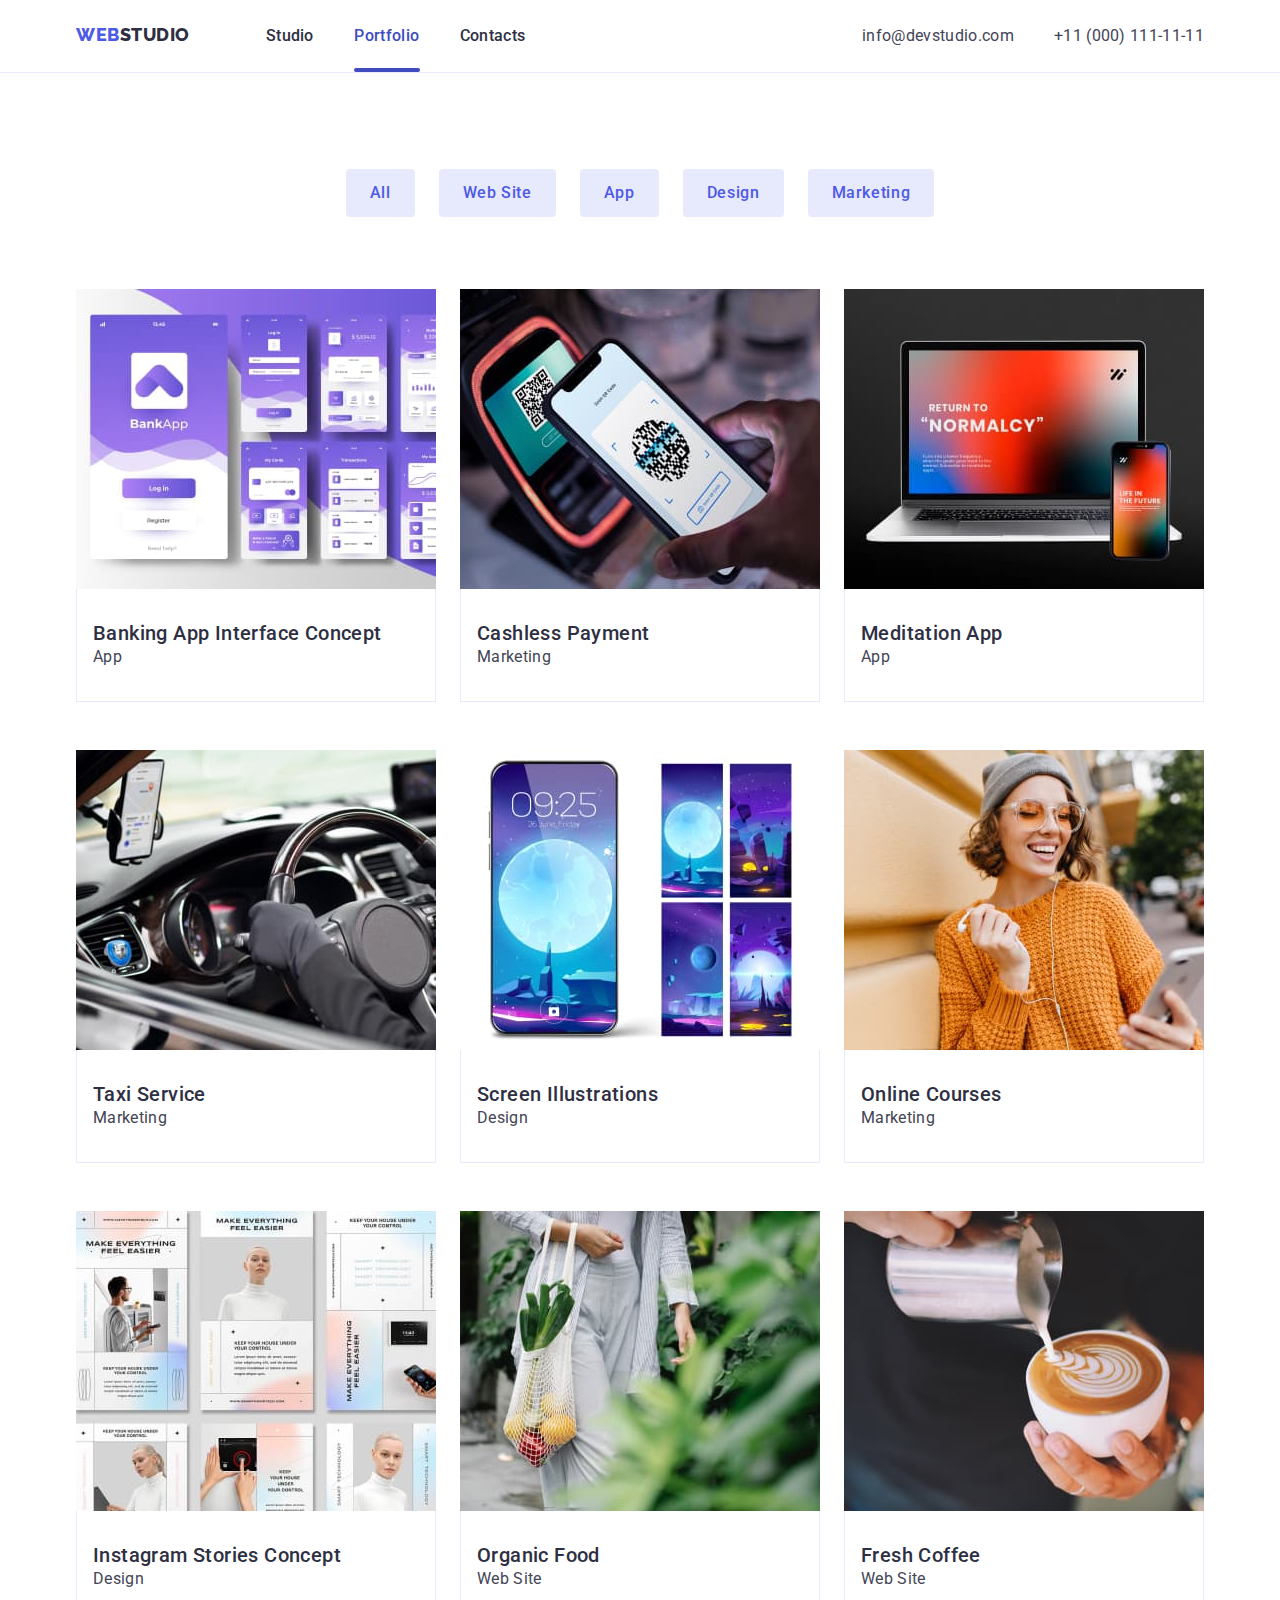
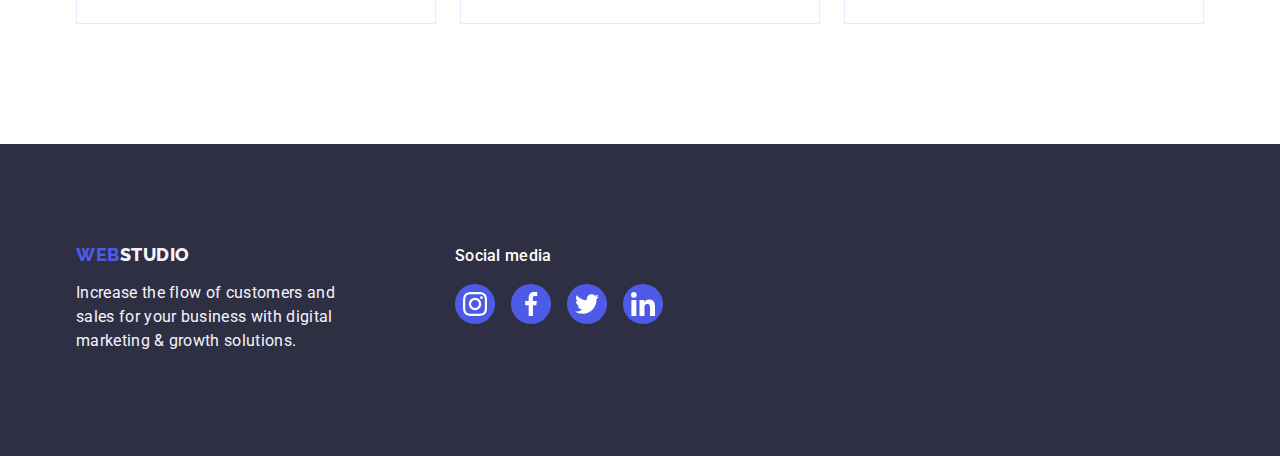
==== portfolio.html @ a81dfc54 "commit" ====
<!DOCTYPE html>
<html lang="en">
  <head>
    <meta charset="UTF-8" />
    <meta http-equiv="X-UA-Compatible" content="IE=edge" />
    <meta name="viewport" content="width=device-width, initial-scale=1.0" />
    <link rel="preconnect" href="https://fonts.googleapis.com" />
    <link rel="preconnect" href="https://fonts.gstatic.com" crossorigin />
    <link
      href="https://fonts.googleapis.com/css2?family=Raleway:wght@800&family=Roboto:ital,wght@0,400;0,500;0,700;1,900&display=swap"
      rel="stylesheet"
    />
    <link
      rel="stylesheet"
      href="https://cdn.jsdelivr.net/npm/modern-normalize@1.1.0/modern-normalize.min.css"
    />
    <link rel="stylesheet" href="./css/styles.css" />
    <title>Портфоліо</title>
  </head>
  <body>
    <header class="header portfolio-header">
      <div class="section-container header-container">
        <nav class="menu container">
          <a class="logotype link" href="./index.html"
            >Web<span class="logotype-2-header">Studio</span></a
          >
          <ul class="nav-list list container">
            <li class="nav-list-item">
              <a class="nav-list-link link" href="./index.html">Studio</a>
            </li>
            <li class="nav-list-item">
              <a
                class="nav-list-link link i-am-here-portfolio-link"
                href="./portfolio.html"
                >Portfolio</a
              >
            </li>
            <li class="nav-list-item">
              <a class="nav-list-link link" href="">Contacts</a>
            </li>
          </ul>
        </nav>
        <address class="contact">
          <ul class="contact-list list container">
            <li class="contact-list-item">
              <a class="contact-list-link link tel" href="mailto:info@devstudio.com"
                >info@devstudio.com</a
              >
            </li>
            <li class="contact-list-item">
              <a class="contact-list-link link" href="tel:+110001111111"
                >+11 (000) 111-11-11</a
              >
            </li>
          </ul>
        </address>
      </div>
    </header>
    <main class="main">
      <section class="main-section">
        <div class="section-container">
          <h1 hidden>H1</h1>
          <ul class="button-list list button-container">
            <li class="button-list-item">
              <button class="btn" type="button">All</button>
            </li>
            <li class="button-list-item">
              <button class="btn" type="button">Web Site</button>
            </li>
            <li class="button-list-item">
              <button class="btn" type="button">App</button>
            </li>
            <li class="button-list-item">
              <button class="btn" type="button">Design</button>
            </li>
            <li class="button-list-item">
              <button class="btn" type="button">Marketing</button>
            </li>
          </ul>
          <ul class="card-set list card-set-container">
            <li class="card-item">
              <a href="" class="card-link link">
                <div class="overlay-container">
                  <img
                    width="360"
                    height="300"
                    src="./images/images-portfolio/img-8.jpg"
                    alt=""
                    class="card-img"
                  />
                  <p class="overlay">
                    14 Stylish and User-Friendly App Design Concepts · Task Manager App ·
                    Calorie Tracker App · Exotic Fruit Ecommerce App · Cloud Storage App
                  </p>
                </div>
                <div class="under-text">
                  <h3 class="card-description">Banking App Interface Concept</h3>
                  <p class="card-sphere">App</p>
                </div>
              </a>
            </li>
            <li class="card-item">
              <a href="" class="card-link link">
                <div class="overlay-container">
                  <img
                    width="360"
                    height="300"
                    src="./images/images-portfolio/img-7.jpg"
                    alt=""
                    class="card-img"
                  />
                  <p class="overlay">
                    14 Stylish and User-Friendly App Design Concepts · Task Manager App ·
                    Calorie Tracker App · Exotic Fruit Ecommerce App · Cloud Storage App
                  </p>
                </div>
                <div class="under-text">
                  <h3 class="card-description">Cashless Payment</h3>
                  <p class="card-sphere">Marketing</p>
                </div>
              </a>
            </li>
            <li class="card-item">
              <a href="" class="card-link link">
                <div class="overlay-container">
                  <img
                    width="360"
                    height="300"
                    src="./images/images-portfolio/img-6.jpg"
                    alt=""
                    class="card-img"
                  />
                  <p class="overlay">
                    14 Stylish and User-Friendly App Design Concepts · Task Manager App ·
                    Calorie Tracker App · Exotic Fruit Ecommerce App · Cloud Storage App
                  </p>
                </div>
                <div class="under-text">
                  <h3 class="card-description">Meditation App</h3>
                  <p class="card-sphere">App</p>
                </div>
              </a>
            </li>
            <li class="card-item">
              <a href="" class="card-link link">
                <div class="overlay-container">
                  <img
                    width="360"
                    height="300"
                    src="./images/images-portfolio/img-5.jpg"
                    alt=""
                    class="card-img"
                  />
                  <p class="overlay">
                    14 Stylish and User-Friendly App Design Concepts · Task Manager App ·
                    Calorie Tracker App · Exotic Fruit Ecommerce App · Cloud Storage App
                  </p>
                </div>
                <div class="under-text">
                  <h3 class="card-description">Taxi Service</h3>
                  <p class="card-sphere">Marketing</p>
                </div>
              </a>
            </li>
            <li class="card-item">
              <a href="" class="card-link link">
                <div class="overlay-container">
                  <img
                    width="360"
                    height="300"
                    src="./images/images-portfolio/img-4.jpg"
                    alt=""
                    class="card-img"
                  />
                  <p class="overlay">
                    14 Stylish and User-Friendly App Design Concepts · Task Manager App ·
                    Calorie Tracker App · Exotic Fruit Ecommerce App · Cloud Storage App
                  </p>
                </div>
                <div class="under-text">
                  <h3 class="card-description">Screen Illustrations</h3>
                  <p class="card-sphere">Design</p>
                </div>
              </a>
            </li>
            <li class="card-item">
              <a href="" class="card-link link">
                <div class="overlay-container">
                  <img
                    width="360"
                    height="300"
                    src="./images/images-portfolio/img-3.jpg"
                    alt=""
                    class="card-img"
                  />
                  <p class="overlay">
                    14 Stylish and User-Friendly App Design Concepts · Task Manager App ·
                    Calorie Tracker App · Exotic Fruit Ecommerce App · Cloud Storage App
                  </p>
                </div>
                <div class="under-text">
                  <h3 class="card-description">Online Courses</h3>
                  <p class="card-sphere">Marketing</p>
                </div>
              </a>
            </li>
            <li class="card-item">
              <a href="" class="card-link link">
                <div class="overlay-container">
                  <img
                    width="360"
                    height="300"
                    src="./images/images-portfolio/img-2.jpg"
                    alt=""
                    class="card-img"
                  />
                  <p class="overlay">
                    14 Stylish and User-Friendly App Design Concepts · Task Manager App ·
                    Calorie Tracker App · Exotic Fruit Ecommerce App · Cloud Storage App
                  </p>
                </div>
                <div class="under-text">
                  <h3 class="card-description">Instagram Stories Concept</h3>
                  <p class="card-sphere">Design</p>
                </div>
              </a>
            </li>
            <li class="card-item">
              <a href="" class="card-link link">
                <div class="overlay-container">
                  <img
                    width="360"
                    height="300"
                    src="./images/images-portfolio/img-1.jpg"
                    alt=""
                    class="card-img"
                  />
                  <p class="overlay">
                    14 Stylish and User-Friendly App Design Concepts · Task Manager App ·
                    Calorie Tracker App · Exotic Fruit Ecommerce App · Cloud Storage App
                  </p>
                </div>
                <div class="under-text">
                  <h3 class="card-description">Organic Food</h3>
                  <p class="card-sphere">Web Site</p>
                </div>
              </a>
            </li>
            <li class="card-item">
              <a href="" class="card-link link">
                <div class="overlay-container">
                  <img
                    width="360"
                    height="300"
                    src="./images/images-portfolio/img.jpg"
                    alt=""
                    class="card-img"
                  />
                  <p class="overlay">
                    14 Stylish and User-Friendly App Design Concepts · Task Manager App ·
                    Calorie Tracker App · Exotic Fruit Ecommerce App · Cloud Storage App
                  </p>
                </div>
                <div class="under-text">
                  <h3 class="card-description">Fresh Coffee</h3>
                  <p class="card-sphere">Web Site</p>
                </div>
              </a>
            </li>
          </ul>
        </div>
      </section>
    </main>
    <footer class="footer">
      <div class="section-container footer-container">
        <div class="footer-first-part">
          <a class="logotype link" href="./index.html"
            >Web<span class="logotype-footer">Studio</span></a
          >
          <p class="slogan">
            Increase the flow of customers and <br />
            sales for your business with digital <br />
            marketing & growth solutions.
          </p>
        </div>
        <div class="footer-second-part">
          <h2 class="footer-title">Social media</h2>
          <ul class="social-media-list footer-social-media-list list">
            <li class="social-media-list-item">
              <a href="" class="social-media-link footer-social-media-link">
                <svg class="social-media-picture" width="24" height="24">
                  <use
                    href="./images/icons.svg/symbol-defs.svg#icon-instagram-icon"
                  ></use>
                </svg>
              </a>
            </li>
            <li class="social-media-list-item">
              <a href="" class="social-media-link footer-social-media-link">
                <svg class="social-media-picture" width="24" height="24">
                  <use href="./images/icons.svg/symbol-defs.svg#icon-facebook-icon"></use>
                </svg>
              </a>
            </li>
            <li class="social-media-list-item">
              <a href="" class="social-media-link footer-social-media-link">
                <svg class="social-media-picture" width="24" height="24">
                  <use href="./images/icons.svg/symbol-defs.svg#icon-twitter-icon"></use>
                </svg>
              </a>
            </li>
            <li class="social-media-list-item">
              <a href="" class="social-media-link footer-social-media-link">
                <svg class="social-media-picture" width="24" height="24">
                  <use href="./images/icons.svg/symbol-defs.svg#icon-linkedin-icon"></use>
                </svg>
              </a>
            </li>
          </ul>
        </div>
      </div>
    </footer>
  </body>
</html>
---- css/styles.css ----
:root {
  --logotype-color: #4d5ae5;
  --background-color: #fff;
  --btn-color: #4d5ae5;
  --btn-background-color: #e7e9fc;
  --btn-hover-and-focus-color: #fff;
  --thirdly-text-color: #fff;
  --team-section-background-color: #f4f4fd;
  --footer-text-color: #f4f4fd;
  --secondary-text-color: #2e2f42;
  --hero-section-background-color: #2e2f42;
  --footer-section-background-color: #2e2f42;
  --main-text-color: #434455;
  --header-list-item-hover-and-focus: #404bbf;
  --service-button-background-color: #4d5ae5;
  --service-button-hover-and-focus-background-color: #9747ff;
  --border-card-color: #e7e9fc;
}

body {
  font-family: "Roboto", sans-serif;
  background-color: var(--background-color);
  color: var(--main-text-color);
}

h1,
h2,
h3,
h4,
p {
  margin-top: 0;
  margin-bottom: 0;
}

ul,
ol {
  margin-top: 0;
  margin-bottom: 0;
  padding-left: 0;
}

img {
  display: block;
}

.section-container {
  width: 1158px;
  padding-right: 15px;
  padding-left: 15px;
  margin-right: auto;
  margin-left: auto;
}
.container {
  display: flex;
}
.link {
  text-decoration: none;
}

.list {
  list-style: none;
}

/* =========== HEADER =========== */
.header {
  padding-top: 24px;
}

.header-container {
  display: flex;
  justify-content: space-between;
}

.portfolio-header {
  border-bottom: 1px solid #e7e9fc;
}

.header-color {
  background-color: var(--background-color);
}
.logotype {
  margin-right: 76px;
  font-family: "Raleway", sans-serif;
  font-weight: 800;
  font-size: 18px;
  line-height: 1.17;
  letter-spacing: 0.03em;
  text-transform: uppercase;
  text-decoration: none;
  color: var(--logotype-color);
}

.logotype-2-header {
  font-family: "Raleway", sans-serif;
  font-weight: 800;
  font-size: 18px;
  line-height: 1.17;
  letter-spacing: 0.03em;
  text-transform: uppercase;
  text-decoration: none;
  color: var(--secondary-text-color);
}

.nav-list {
  font-weight: 500;
  font-size: 16px;
  line-height: 1.5;
  letter-spacing: 0.02em;
}
.nav-list-item:not(:last-child) {
  margin-right: 40px;
}
.nav-list-link {
  color: var(--secondary-text-color);
  display: flex;
  flex-direction: column;
  justify-content: center;
  align-items: center;
  transition: color 250ms cubic-bezier(0.4, 0, 0.2, 1);
}

.i-am-here-link {
  color: #404bbf;
}

.i-am-here-link::after {
  content: "";
  display: block;
  width: 48px;
  height: 4px;
  background: #404bbf;
  border-radius: 2px;
  margin-top: 20px;
}

.i-am-here-portfolio-link {
  color: #404bbf;
}

.i-am-here-portfolio-link::after {
  content: "";
  display: block;
  width: 66px;
  height: 4px;
  background: #404bbf;
  border-radius: 2px;
  margin-top: 20px;
}

.nav-list-link:hover,
.nav-list-link:focus {
  color: var(--header-list-item-hover-and-focus);
}
.contact {
  font-style: normal;
}
.contact-list {
  font-style: normal;
  font-size: 16px;
  line-height: 1.5;
  letter-spacing: 0.02em;
}
.contact-list-link {
  color: inherit;
  transition: color 250ms cubic-bezier(0.4, 0, 0.2, 1);
}

.contact-list-link:hover,
.contact-list-link:focus {
  color: var(--header-list-item-hover-and-focus);
}

.tel {
  margin-right: 40px;
}

/* =========== /HEADER =========== */

/* =========== MAIN =========== */

/* =========== HERO =========== */

.hero-section {
  background-color: var(--hero-section-background-color);
  background-image: linear-gradient(rgba(46, 47, 66, 0.7), rgba(46, 47, 66, 0.7)),
    url("../images/image-background/people-office.jpg");
}
.hero-container {
  height: 600px;
  display: flex;
  flex-direction: column;
  justify-content: center;
  align-items: center;
}
.main-title {
  margin-bottom: 48px;
  text-align: center;
  font-size: 56px;
  line-height: 1.07;
  letter-spacing: 0.02em;
  color: var(--thirdly-text-color);
}

.service-button {
  padding: 16px 32px;
  font-family: inherit;
  font-weight: 500;
  font-size: 16px;
  line-height: 1.5;
  border: 0;
  letter-spacing: 0.04em;
  box-shadow: 0px 4px 4px rgba(0, 0, 0, 0.15);
  border-radius: 4px;
  color: var(--thirdly-text-color);
  background-color: var(--btn-color);
  cursor: pointer;
  transition: background-color 250ms cubic-bezier(0.4, 0, 0.2, 1);
}

.service-button:hover,
.service-button:focus {
  background-color: #404bbf;
  cursor: pointer;
}
/* =========== /HERO =========== */
.info-section {
  padding-bottom: 120px;
  padding-top: 120px;
}

.info-list-container {
  display: flex;
  gap: 24px;
}

.picture-container {
  display: flex;
  justify-content: center;
  align-items: center;
  background-color: #f4f4fd;
  border-radius: 4px;
  width: 264px;
  height: 112px;
  margin-bottom: 8px;
}

.info-list-title {
  margin-bottom: 8px;
  font-weight: 500;
  font-size: 20px;
  line-height: 1.2;
  letter-spacing: 0.02em;
  color: var(--secondary-text-color);
}

.info-list-text {
  font-size: 16px;
  line-height: 1.5;
  letter-spacing: 0.02em;
}

.secondary-title {
  font-size: 36px;
  line-height: 1.11;
  text-align: center;
  letter-spacing: 0.02em;
  text-transform: capitalize;
  color: var(--secondary-text-color);
}

.product-section {
  padding-bottom: 120px;
}

.product-container {
  display: flex;
  justify-content: space-between;
  margin-top: 72px;
}

.team-section-title {
  margin-bottom: 72px;
}
.team-list-container {
  display: flex;
  gap: 24px;
}
.team-section {
  background-color: var(--team-section-background-color);
  padding-bottom: 120px;
  padding-top: 120px;
}

.name {
  margin-top: 32px;
  margin-bottom: 8px;
  text-align: center;
  margin-bottom: 8px;
  font-weight: 500;
  font-size: 20px;
  line-height: 1.2;
  letter-spacing: 0.02em;
  color: var(--secondary-text-color);
}

.team-job {
  margin-bottom: 8px;
  text-align: center;
  font-size: 16px;
  line-height: 1.5;
  letter-spacing: 0.02em;
}
.team-list-item {
  background-color: var(--background-color);
  box-shadow: 0px 1px 6px rgba(46, 47, 66, 0.08), 0px 1px 1px rgba(46, 47, 66, 0.16),
    0px 2px 1px rgba(46, 47, 66, 0.08);
  border-radius: 0px 0px 4px 4px;
}
.description-container {
  padding-bottom: 32px;
}

.social-media-list {
  display: flex;
  justify-content: space-around;
}

.social-media-link {
  display: flex;
  justify-content: center;
  align-items: center;
  width: 40px;
  height: 40px;
  border-radius: 50%;
  background-color: #4d5ae5;
  transition: background-color 250ms cubic-bezier(0.4, 0, 0.2, 1);
}

.social-media-picture {
  fill: #fff;
}

.social-media-link:hover,
.social-media-link:focus {
  background-color: #404bbf;
}

.customers-title {
  font-size: 36px;
  line-height: 1.11;
  text-align: center;
  letter-spacing: 0.02em;
  text-transform: capitalize;
  margin-bottom: 72px;
}

.customers-section {
  padding-bottom: 120px;
  padding-top: 120px;
}

.client-list {
  display: flex;
  justify-content: space-between;
}

.client-link {
  display: flex;
  justify-content: center;
  align-items: center;
  border: 1px solid #8e8f99;
  border-radius: 4px;
  width: 168px;
  height: 88px;
  transition: border 250ms cubic-bezier(0.4, 0, 0.2, 1);
}
.client-picture {
  fill: #8e8f99;
  transition: fill 250ms cubic-bezier(0.4, 0, 0.2, 1);
}

.client-list-item:hover .client-link,
.client-list-item:focus .client-link {
  border: 1px solid #404bbf;
}
.client-link:hover .client-picture,
.client-link:focus .client-picture {
  fill: #404bbf;
}
/* ==========PORTFOLIO========== */
.main-section {
  padding-top: 96px;
  padding-bottom: 120px;
}

.button-container {
  display: flex;
  justify-content: center;
  margin-bottom: 72px;
}

.button-list-item:not(:last-child) {
  margin-right: 24px;
}
.btn {
  font-family: "Roboto", sans-serif;
  font-weight: 500;
  font-size: 16px;
  line-height: 1.5;
  display: flex;
  align-items: center;
  text-align: center;
  letter-spacing: 0.04em;
  padding: 12px 24px;
  color: var(--btn-color);
  background-color: var(--btn-background-color);
  border: 0;
  border-radius: 4px;
  cursor: pointer;
  transition: color 250ms cubic-bezier(0.4, 0, 0.2, 1),
    background-color 250ms cubic-bezier(0.4, 0, 0.2, 1),
    box-shadow 250ms cubic-bezier(0.4, 0, 0.2, 1);
}

.btn:hover,
.btn:focus {
  color: var(--btn-hover-and-focus-color);
  background-color: var(--header-list-item-hover-and-focus);
  box-shadow: 0px 3px 1px rgba(0, 0, 0, 0.1), 0px 2px 1px rgba(0, 0, 0, 0.08),
    0px 2px 2px rgba(0, 0, 0, 0.12);
}

.card-set-container {
  display: flex;
  flex-wrap: wrap;
  column-gap: 24px;
  row-gap: 48px;
}

.under-text {
  border-left: 1px solid var(--border-card-color);
  border-bottom: 1px solid var(--border-card-color);
  border-right: 1px solid var(--border-card-color);
  padding: 32px 0 32px 16px;
  transition: box-shadow 250ms cubic-bezier(0.4, 0, 0.2, 1);
}

.card-link:hover .under-text,
.card-link:focus .under-text {
  box-shadow: 0px 1px 6px rgba(46, 47, 66, 0.08), 0px 1px 1px rgba(46, 47, 66, 0.16),
    0px 2px 1px rgba(46, 47, 66, 0.08);
}

.card-img {
  display: block;
}

.card-sphere {
  font-size: 16px;
  line-height: 1.5;
  letter-spacing: 0.02em;
  color: var(--main-text-color);
}

.card-description {
  font-weight: 500;
  font-size: 20px;
  line-height: 1.2;
  letter-spacing: 0.02em;
  color: var(--secondary-text-color);
}

.overlay-container {
  position: relative;
  overflow: hidden;
}

.overlay {
  font-size: 16px;
  line-height: 1.5;
  letter-spacing: 0.02em;
  color: #f4f4fd;
  width: 100%;
  height: 100%;
  position: absolute;
  background-color: #4d5ae5;
  top: 0;
  left: 0;
  transform: translate(0, 100%);
  padding: 40px 32px 164px;
  transition: transform 250ms cubic-bezier(0.4, 0, 0.2, 1);
}

.card-item:hover .overlay {
  transform: translate(0, 0);
}
/* ==========/PORTFOLIO========== */

/* =========== /MAIN =========== */

/* =========== FOOTER =========== */

.footer {
  background-color: var(--footer-section-background-color);
  padding-bottom: 100px;
  padding-top: 100px;
  height: 312px;
}

.footer-container {
  display: flex;
}

.footer-first-part {
  margin-right: 120px;
}

.slogan {
  margin-top: 16px;
  font-size: 16px;
  line-height: 1.5;
  letter-spacing: 0.02em;
  color: var(--footer-text-color);
}

.logotype-footer {
  font-family: "Raleway", sans-serif;
  font-weight: 800;
  font-size: 18px;
  line-height: 1.17;
  letter-spacing: 0.03em;
  text-transform: uppercase;
  color: var(--footer-text-color);
}

.footer-text {
  color: var(--thirdly-text-color);
  font-weight: 500;
  font-size: 16px;
  line-height: 1.5;
  letter-spacing: 0.02em;
}

.footer-title {
  font-weight: 500;
  font-size: 16px;
  line-height: 1.5;
  letter-spacing: 0.02em;
  color: var(--thirdly-text-color);
  margin-bottom: 16px;
}

.footer-social-media-list {
  gap: 16px;
}

.footer-social-media-link:hover,
.footer-social-media-link:focus {
  background-color: #31d0aa;
}

.footer-form-wrapper {
  margin-left: 60px;
}

.footer-form-title {
  font-weight: 500;
  font-size: 16px;
  line-height: 1.5;
  letter-spacing: 0.02em;
  color: #ffffff;
  margin-bottom: 16px;
}

.footer-form {
  display: flex;
  align-items: center;
  gap: 24px;
}

.footer-email {
  padding: 8px 16px;
  background-color: transparent;
  outline: none;
  border: none;
  border: 1px solid #ffffff;
  border-radius: 4px;
  color: #fff;

  transition: border 250ms cubic-bezier(0.4, 0, 0.2, 1);
}

.footer-email:focus {
  border: 1px solid #31d0aa;
}

.footer-email::placeholder {
  font-size: 12px;
  line-height: 2;
  letter-spacing: 0.04em;
  color: #fff;
}

.footer-subscribe-button {
  font-weight: 500;
  font-size: 16px;
  line-height: 1.5;
  display: flex;
  align-items: center;
  text-align: center;
  letter-spacing: 0.04em;
  color: #ffffff;

  display: flex;
  justify-content: center;
  align-items: center;
  gap: 16px;

  border: none;

  padding: 8px 24px;
  background: #4d5ae5;
  border-radius: 4px;

  transition: background-color 250ms cubic-bezier(0.4, 0, 0.2, 1);
}

.footer-subscribe-button:hover,
.footer-subscribe-button:focus {
  background-color: #31d0aa;
}

.footer-form-telegram {
  fill: #fff;
}

/* =========== /FOOTER =========== */

.backdrop {
  position: fixed;
  z-index: 100;
  top: 0;
  left: 0;
  width: 100%;
  height: 100%;
  background-color: rgba(46, 47, 66, 0.4);
  transform: scale(1);
  transition: opacity 250ms cubic-bezier(0.4, 0, 0.2, 1),
    visibility 250ms cubic-bezier(0.4, 0, 0.2, 1),
    transform 250ms cubic-bezier(0.4, 0, 0.2, 1);
}

.backdrop.is-hidden {
  opacity: 0;
  visibility: hidden;
  pointer-events: none;
  transform: scale(1.25);
}

.modal-window {
  position: absolute;
  top: 50%;
  left: 50%;
  transform: translate(-50%, -50%);
  width: 408px;
  height: 576px;
  background-color: #fcfcfc;
  box-shadow: 0px 1px 1px rgba(0, 0, 0, 0.14), 0px 1px 3px rgba(0, 0, 0, 0.12),
    0px 2px 1px rgba(0, 0, 0, 0.2);
  border-radius: 4px;

  padding: 72px 24px 24px;
}

.modal-close-button {
  position: absolute;
  top: 24px;
  right: 24px;
  width: 24px;
  height: 24px;
  border-radius: 50%;
  background-color: #e7e9fc;
  border: 1px solid rgba(0, 0, 0, 0.1);
  display: flex;
  align-items: center;
  justify-content: center;
  cursor: pointer;
  transition: background-color 250ms cubic-bezier(0.4, 0, 0.2, 1);
}

.modal-close-button:hover,
.modal-close-button:focus {
  background-color: #404bbf;
}

.close-image {
  transition: fill 250ms cubic-bezier(0.4, 0, 0.2, 1);
}

.modal-close-button:hover .close-image,
.modal-close-button:focus .close-image {
  fill: #fff;
}

.modal-title {
  font-weight: 500;
  font-size: 16px;
  line-height: 1.5;
  text-align: center;
  letter-spacing: 0.02em;
  color: #2e2f42;
  margin-bottom: 16px;
}

.input-title {
  font-size: 12px;
  line-height: 1.17;
  letter-spacing: 0.04em;
  color: #8e8f99;
  /* margin-bottom: 4px; */
}

.input-title:nth-child(n + 1) {
  margin-bottom: 4px;
}

.input-title:nth-child(2n) {
  margin-bottom: 8px;
}

.modal-form {
  display: flex;
  flex-direction: column;
}

.input-wrapper {
  position: relative;
}

.modal-input {
  width: 100%;
  padding: 11px 11px 11px 38px;
  margin-bottom: 8px;
  border: none;
  border: 1px solid rgba(46, 47, 66, 0.4);
  border-radius: 4px;
  outline: none;

  transition: border 250ms cubic-bezier(0.4, 0, 0.2, 1);
}

.modal-input:focus {
  border: 1px solid #4d5ae5;
}

.modal-input:focus + .input-img {
  fill: #4d5ae5;
}

.input-img {
  position: absolute;
  top: 10px;
  left: 16px;
  transition: fill 250ms cubic-bezier(0.4, 0, 0.2, 1);
}

.textarea-input {
  width: 100%;
  height: 100px;
  resize: none;
  padding: 8px 16px;
  margin-bottom: 16px;

  outline: none;
  border: none;
  border: 1px solid rgba(46, 47, 66, 0.4);
  border-radius: 4px;

  transition: border 250ms cubic-bezier(0.4, 0, 0.2, 1);
}

.textarea-input:focus {
  border: 1px solid #4d5ae5;
}

.textarea-input::placeholder {
  font-size: 12px;
  line-height: 1.17;
  letter-spacing: 0.04em;
  color: rgba(46, 47, 66, 0.4);
}

.privacy-policy-checkbox {
  position: absolute;
  width: 1px;
  height: 1px;
  margin: -1px;
  padding: 0;
  overflow: hidden;
  border: 0;
  clip: rect(0 0 0 0);
}

.privacy-policy-checkbox:checked + .privacy-policy-text::before {
  background-color: #404bbf;
  border: 1px solid #404bbf;
}

.privacy-policy-text {
  font-size: 12px;
  line-height: 1.17;
  letter-spacing: 0.04em;
  color: #8e8f99;
  display: flex;
  align-items: center;

  margin-bottom: 24px;
}

.privacy-policy-text::before {
  content: " ";
  display: inline-block;
  width: 16px;
  height: 16px;
  border: 1px solid rgba(46, 47, 66, 0.4);
  border-radius: 2px;
  margin-right: 8px;

  background-image: url([data-uri]);
  background-repeat: no-repeat;
  background-position: center center;
}

.privacy-policy-link {
  color: #4d5ae5;
}

.modal-submit-button {
  align-self: center;
  width: 170px;
  height: 55px;
  padding: 16px 32px;
  font-weight: 500;
  font-size: 16px;
  line-height: 1.5;
  letter-spacing: 0.04em;
  cursor: pointer;

  color: #ffffff;

  border: 0;
  background: #4d5ae5;
  box-shadow: 0px 4px 4px rgba(0, 0, 0, 0.15);
  border-radius: 4px;

  transition: background-color 250ms cubic-bezier(0.4, 0, 0.2, 1);
}

.modal-submit-button:hover,
.modal-submit-button:focus {
  background-color: #404bbf;
}
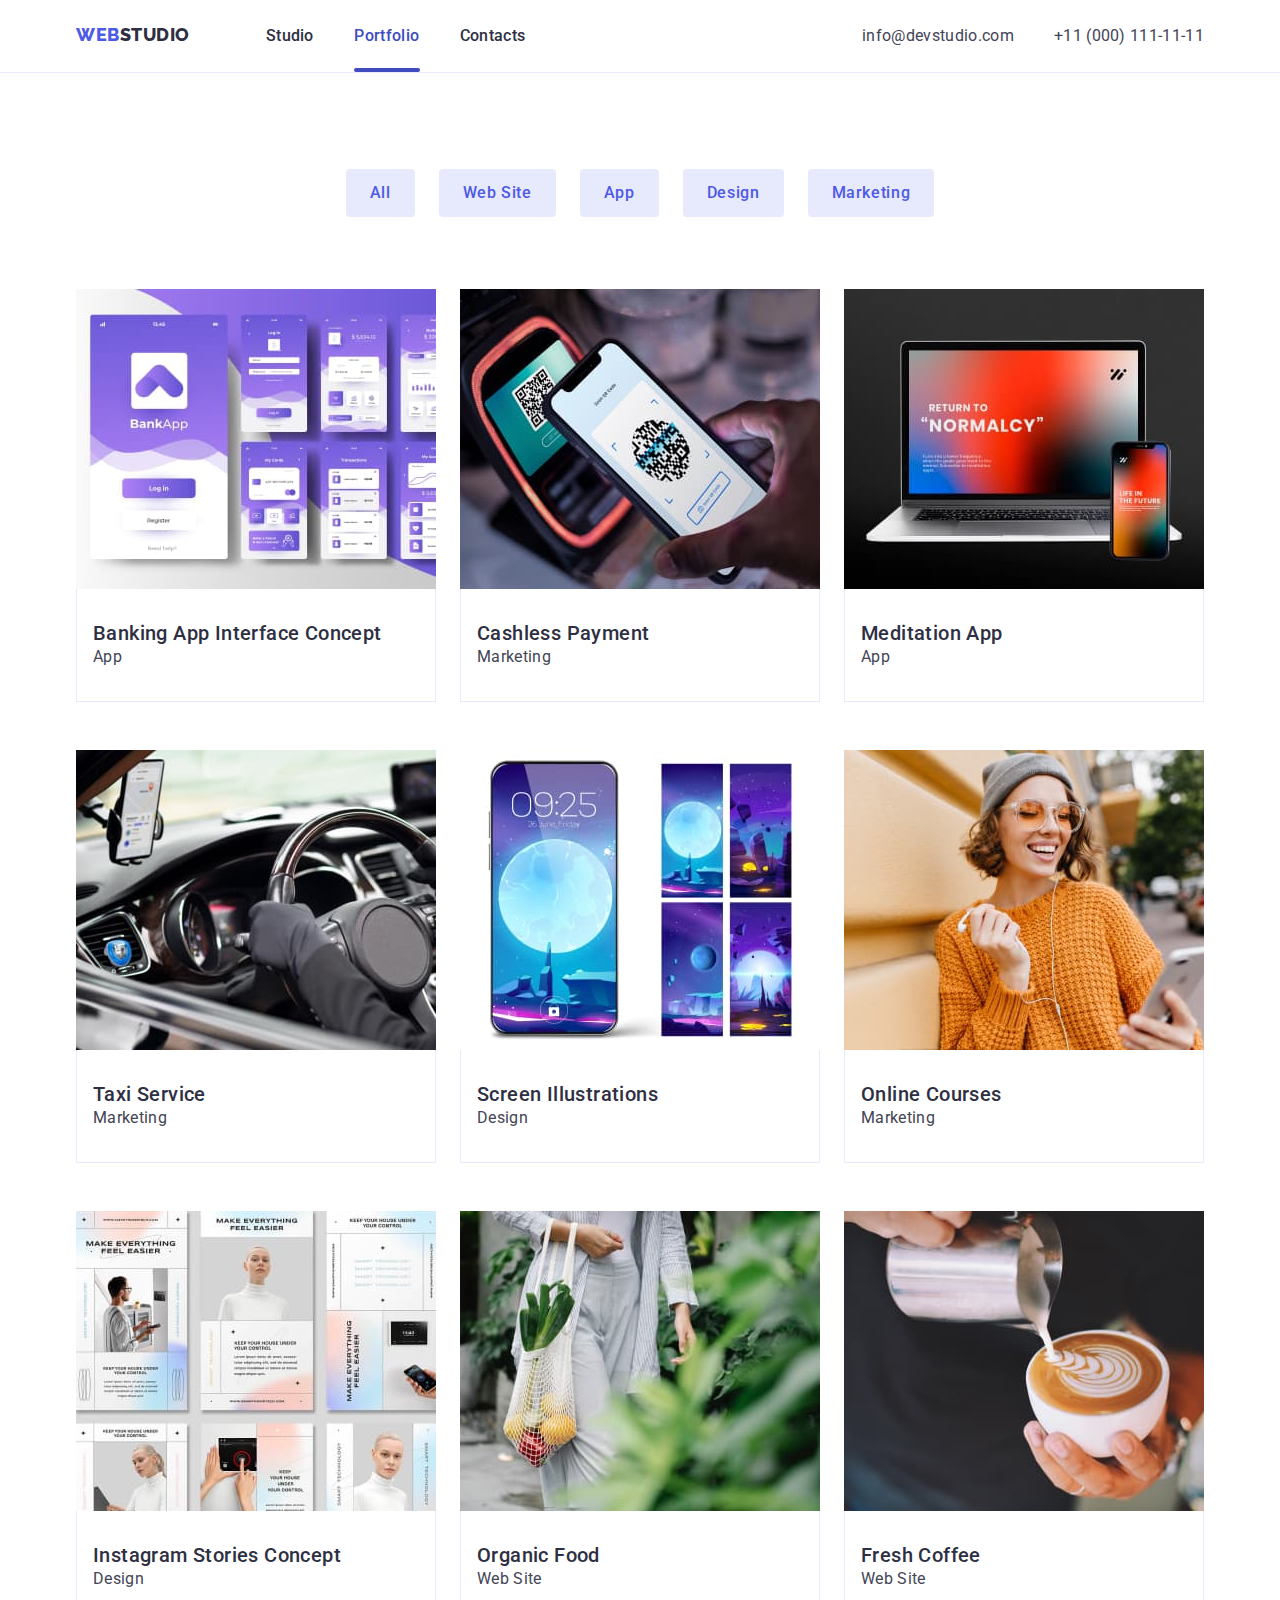
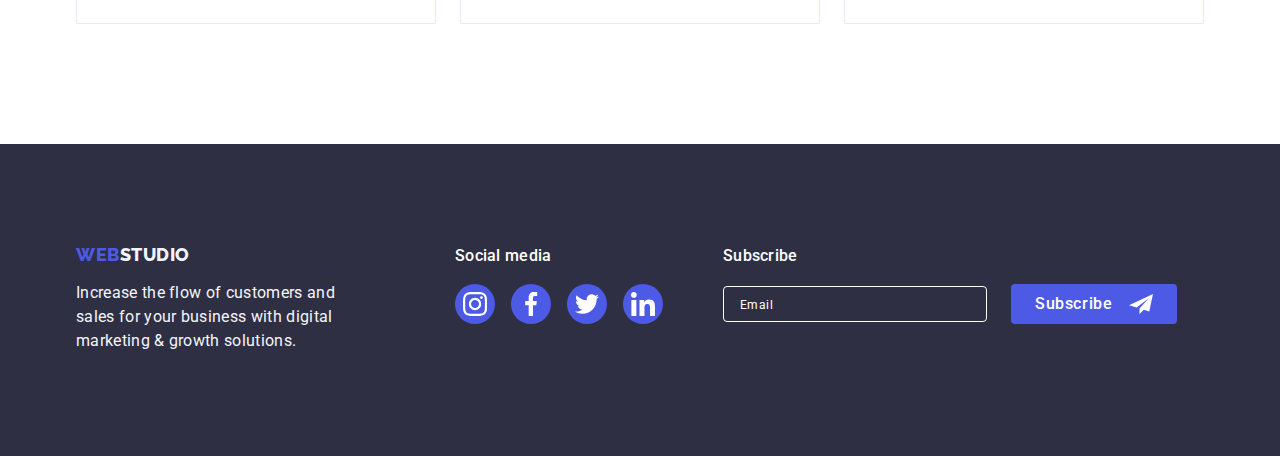
==== commit 7be4f00b: "commit-2" ====
--- a/portfolio.html
+++ b/portfolio.html
@@ -318,6 +318,24 @@
             </li>
           </ul>
         </div>
+        <div class="footer-form-wrapper">
+          <p class="footer-form-title">Subscribe</p>
+          <form class="footer-form">
+            <input
+              type="email"
+              class="footer-email"
+              name="user_email"
+              placeholder="Email"
+              pattern="[a-z0-9._%+-]+@[a-z0-9.-]+\.[a-z]{2,4}$"
+            />
+            <button type="submit" class="footer-subscribe-button">
+              Subscribe
+              <svg class="footer-form-telegram" width="24" height="24">
+                <use href="./images/icons.svg/symbol-defs.svg#icon-footer-telegram"></use>
+              </svg>
+            </button>
+          </form>
+        </div>
       </div>
     </footer>
   </body>
--- a/css/styles.css
+++ b/css/styles.css
@@ -184,6 +184,9 @@
   background-color: var(--hero-section-background-color);
   background-image: linear-gradient(rgba(46, 47, 66, 0.7), rgba(46, 47, 66, 0.7)),
     url("../images/image-background/people-office.jpg");
+  background-repeat: no-repeat;
+  background-size: cover;
+  background-position: center;
 }
 .hero-container {
   height: 600px;
@@ -579,6 +582,7 @@
 }
 
 .footer-email {
+  width: 264px;
   padding: 8px 16px;
   background-color: transparent;
   outline: none;
@@ -739,6 +743,7 @@
 
 .modal-input {
   width: 100%;
+  height: 40px;
   padding: 11px 11px 11px 38px;
   margin-bottom: 8px;
   border: none;
@@ -759,14 +764,14 @@
 
 .input-img {
   position: absolute;
-  top: 10px;
+  top: 8px;
   left: 16px;
   transition: fill 250ms cubic-bezier(0.4, 0, 0.2, 1);
 }
 
 .textarea-input {
   width: 100%;
-  height: 100px;
+  height: 120px;
   resize: none;
   padding: 8px 16px;
   margin-bottom: 16px;
